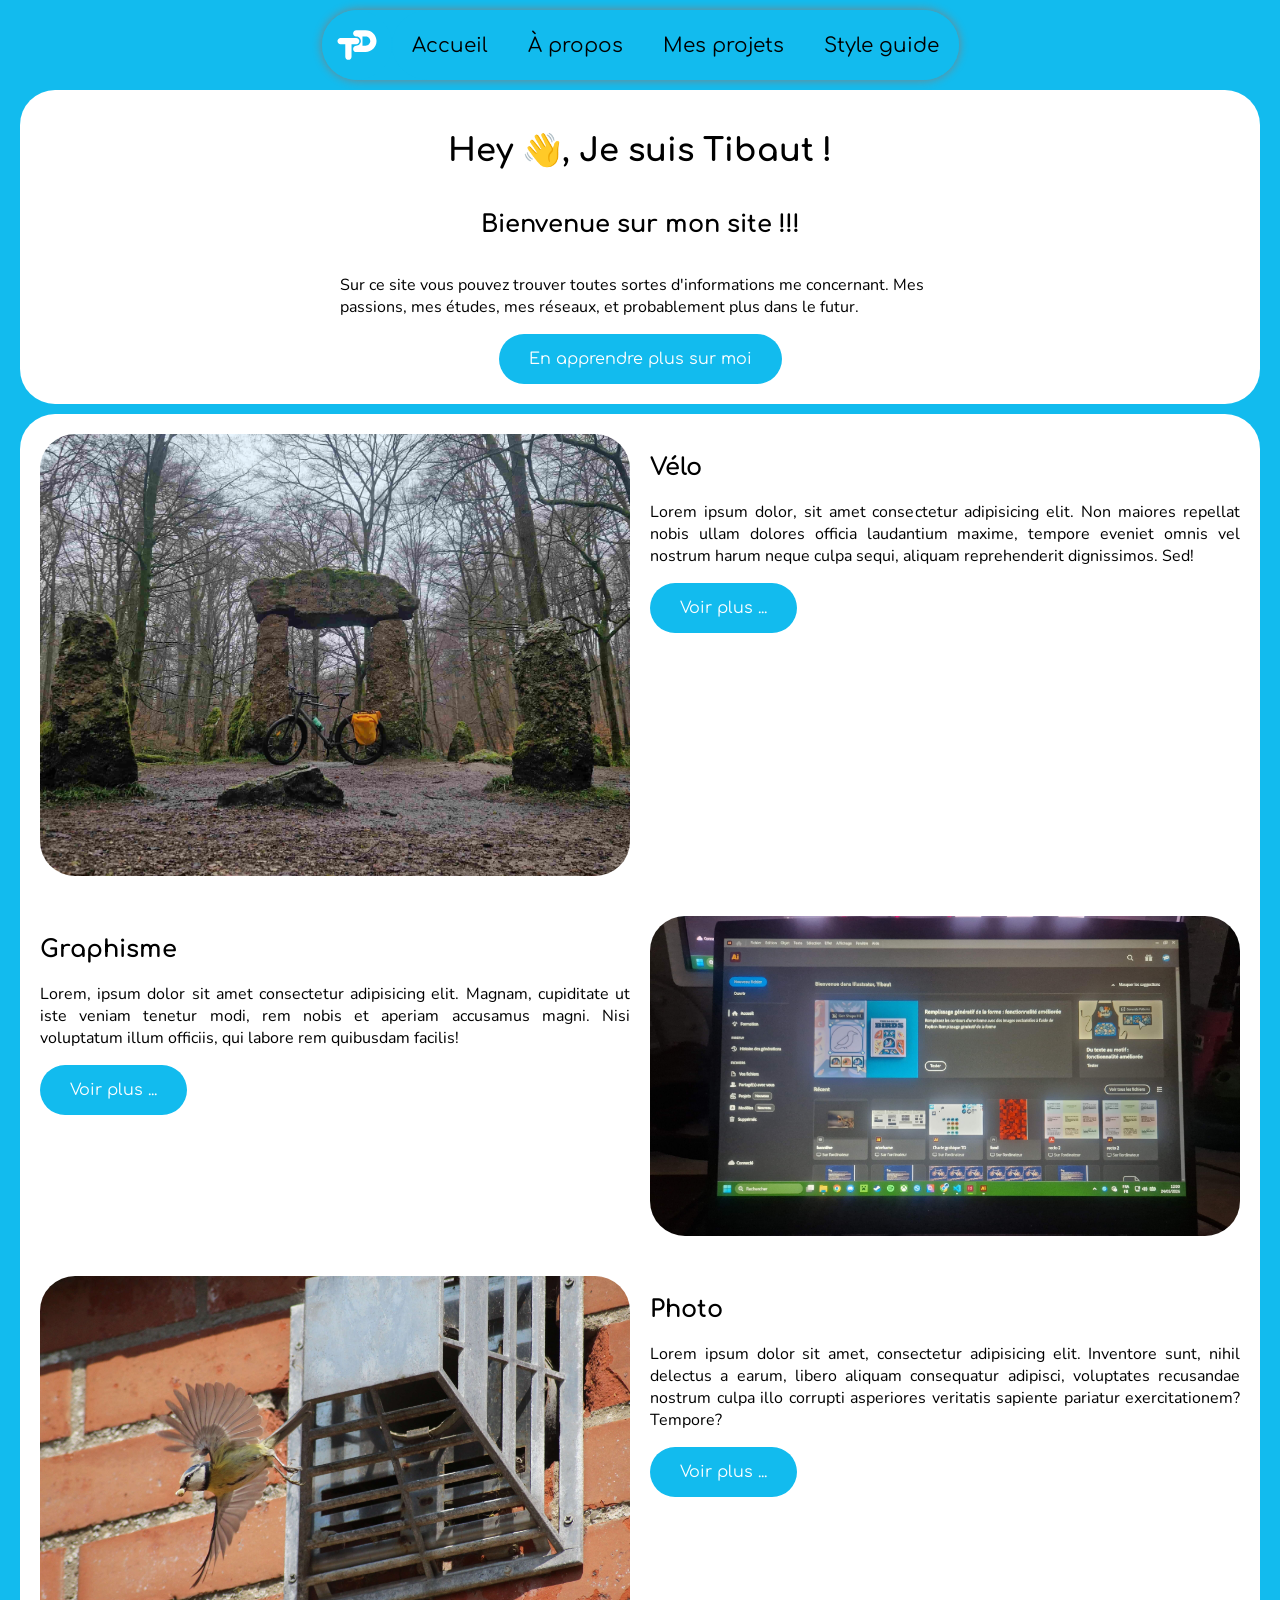
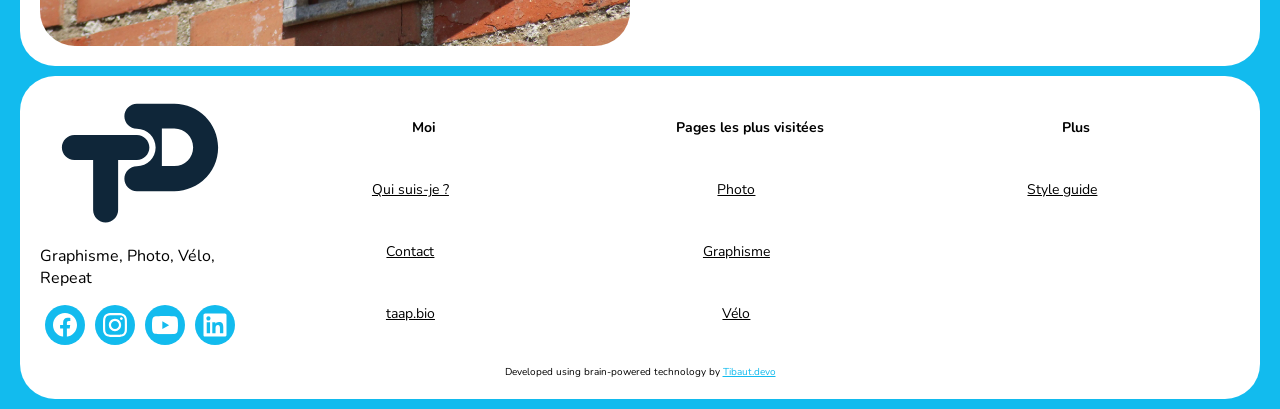
==== index.html @ 70e1d709 "Add files via upload" ====
<!DOCTYPE html>
<html lang="fr">

<head>
    <meta charset="UTF-8">
    <meta http-equiv="X-UA-Compatible" content="IE=edge">
    <meta name="viewport" content="width=device-width, initial-scale=1.0">
    <title>Tibaut - Accueil</title>
    <link rel="stylesheet" href="style/style-style-guide.css">

    <link rel="icon" type="image/png" href="/images/icons/favicon-96x96.png" sizes="96x96" />
    <link rel="icon" type="image/svg+xml" href="/images/icons/favicon.svg" />
    <link rel="shortcut icon" href="/images/icons/favicon.ico" />
    <link rel="apple-touch-icon" sizes="180x180" href="/images/icons/apple-touch-icon.png" />
    <link rel="manifest" href="/images/icons/site.webmanifest" />
</head>

<body>

    <section class="nav-bar">
        <div class="nav">
            <div class="logo"><a href="https://taap.bio/tibaut_devo" target="_blank">
                    <img src="images/Logo TD.svg" alt="Logo"></a>
            </div>
            <ul class="menu">
                <li>
                    <a href="index.html">Accueil</a>
                </li>
                <li>
                    <p>À propos</p>
                    <ul class="sous-menu">
                        <li><a class="moi" href="quisuisje.html">Moi</a></li>
                        <li><a class="contact" href="contact.html">Contact</a></li>
                    </ul>
                </li>
                <li>
                    <p>Mes projets</p>
                    <ul class="sous-menu">
                        <li><a class="velo" href="velo.html">Vélo</a></li>
                        <li><a class="graphisme" href="graphisme.html">Graphisme</a></li>
                        <li><a class="photo" href="photo.html">Photo</a></li>
                    </ul>
                </li>
                <li>
                    <a href="style-guide.html">Style guide</a>
                </li>
            </ul>
        </div>
    </section>

    <div class="container">
        <header class="normal-header">
            <h1>Hey 👋, Je suis Tibaut !</h1>
            <h2>Bienvenue sur mon site !!!</h2>
            <p>Sur ce site vous pouvez trouver toutes sortes d'informations me concernant. Mes passions, mes études, mes
                réseaux, et probablement plus dans le futur.</p>
            <div class="buton-light">
                <a href="quisuisje.html">En apprendre plus sur moi</a>
            </div>
        </header>
    </div>
    <div class="container">
        <div class="horizontal-cards">
            <div class="wrap">
                <img src="images/banner_velo.jpg" alt="">
                <div class="h-cards-text">
                    <h2>Vélo</h2>
                    <p>Lorem ipsum dolor, sit amet consectetur adipisicing elit. Non maiores repellat nobis ullam
                        dolores officia laudantium maxime, tempore eveniet omnis vel nostrum harum neque culpa sequi,
                        aliquam reprehenderit dignissimos. Sed!</p>
                    <div class="buton-light">
                        <a href="velo.html">Voir plus ...</a>
                    </div>
                </div>
            </div>
            <div class="wrap-reverse">
                <div class="h-cards-text">
                    <h2>Graphisme</h2>
                    <p>Lorem, ipsum dolor sit amet consectetur adipisicing elit. Magnam, cupiditate ut iste veniam
                        tenetur modi, rem nobis et aperiam accusamus magni. Nisi voluptatum illum officiis, qui labore
                        rem quibusdam facilis!</p>
                    <div class="buton-light">
                        <a href="graphisme.html">Voir plus ...</a>
                    </div>
                </div>
                <img src="images/banner_graphisme.jpg" alt="">
            </div>
            <div class="wrap">
                <img src="images/banner_photo.JPG" alt="">
                <div class="h-cards-text">
                    <h2>Photo</h2>
                    <p>Lorem ipsum dolor sit amet, consectetur adipisicing elit. Inventore sunt, nihil delectus a earum,
                        libero aliquam consequatur adipisci, voluptates recusandae nostrum culpa illo corrupti
                        asperiores veritatis sapiente pariatur exercitationem? Tempore?</p>
                    <div class="buton-light">
                        <a href="photo.html">Voir plus ...</a>
                    </div>
                </div>
            </div>
        </div>
    </div>
    <div class="container">
        <footer>
            <div class="main-footer">
                <div class="content-footer">
                    <img src="images/Logo TD.svg" alt="">
                    <p>Graphisme, Photo, Vélo, Repeat</p>
                    <div class="footer-socials">
                        <a href="https://www.facebook.com/profile.php?id=100091805216796&locale=fr_BE" target="_blank">
                            <img src="images/social/facebook.svg" alt="facebook">
                        </a>
                        <a href="https://www.instagram.com/tibaut.devo/" target="_blank">
                            <img src="images/social/instagram.svg" alt="Instagram">
                        </a>
                        <a href="https://youtube.com/@tibaut_devo?si=5qOhZv2sWwlNnMPJ" target="_blank">
                            <img src="images/social/youtube.svg" alt="youtube">
                        </a>
                        <a href="https://www.linkedin.com/in/tibaut-devolder/" target="_blank">
                            <img src="images/social/linkedin-app-white-icon.svg" alt="linkedin">
                        </a>
                    </div>
                </div>
                <div class="table-footer">

                    <table>
                        <tbody>

                            <tr>

                                <th>Moi</th>
                                <th>Pages les plus visitées</th>
                                <th>Plus</th>
                            </tr>

                            <tr>

                                <td><a href="quisuisje.html">Qui suis-je ?</a>
                                </td>
                                <td><a href="photo.html">Photo
                                    </a></td>
                                <td><a href="style-guide.html">Style guide</a></td>
                            </tr>
                            <tr>

                                <td><a href="contact.html">Contact</a>

                                </td>
                                <td><a href="graphisme.html">Graphisme
                                    </a></td>
                                <td><a href=""></a></td>
                            </tr>
                            <tr>

                                <td><a href="https://taap.bio/tibaut_devo" target="_blank">taap.bio</a>

                                </td>
                                <td><a href="velo.html">Vélo
                                    </a></td>
                                <td><a href=""></a></td>
                            </tr>
                        </tbody>
                    </table>
                </div>
            </div>
            <div class="sub-footer">
                <div>
                    Developed using brain-powered technology by&nbsp;<a href="https://taap.bio/tibaut_devo"
                        target="_blank">Tibaut.devo</a>
                </div>
            </div>
        </footer>
    </div>
</body>

</html>
---- style/style-style-guide.css ----
@import url('https://fonts.googleapis.com/css2?family=Comfortaa:wght@300..700&family=Nunito:ital,wght@0,200..1000;1,200..1000&display=swap');

:root {
    --Dark: #0f273b;
    --Blanc: #fff;
    --Primary: #12bbee;
    --HoverL: #159dcb;
    --HoverD: #243356;
    --bleu3: #12bbee;
    --text: #000000;
    --yes: #61b7a1;
    --no: #e41e1c;
    --disactivated: #909da0;

    --title: Comfortaa;
    --paragraphs: Nunito;

    /*Faire en sorte que 1rem = 10px*/
    font-size: 62.5%;

}

body {
    margin: 10px;
    margin-top: 90px;
    background-color: var(--Primary);
    justify-content: center;
    display: flex;
    flex-wrap: wrap;
    gap: 10px;
}

.container {
    display: flex;
    flex-wrap: wrap;
    max-width: 1200px;
    width: 100%;
    background-color: var(--Blanc);
    padding-left: 20px;
    padding-top: 20px;
    padding-right: 20px;
    padding-bottom: 20px;
    border-radius: 35px;
    overflow: hidden;
    gap: 20px;
    justify-content: center;
}

h1 {
    font-size: 3.2rem;
    font-family: var(--title);

}

h2 {
    font-size: 2.4rem;
    font-family: var(--title);

}

h3 {
    font-size: 1.8rem;
    font-family: var(--title);

}

p {
    font-size: 1.6rem;
    font-family: var(--paragraphs);
}

small {
    font-size: 1.4rem;
    font-family: var(--paragraphs);

}

*:hover {
    transition: 0.5s
}

.show {
    background-color: #f1f1f1;
    border-radius: 35px;
    border: solid 5px #dfdfdf;
    padding: 10px;
}

/*HEADER*/

.normal-header {
    display: flex;
    flex-wrap: wrap;
    max-width: 600px;
    justify-content: center;
}

.banner-header {
    display: flex;
    flex-wrap: wrap;
    justify-content: center;
}

.banner-header img {
    object-fit: cover;
    width: 100%;
    aspect-ratio: 5/2;
    border-radius: 35px;
}

.banner-header .title {
    text-align: center;
}


/*NAV*/

.nav {
    background-color: var(--Primary);
    display: flex;
    justify-content: center;
    margin-top: 10px;
    margin-bottom: 10px;
    border-radius: 35px;
    box-shadow: 0px 0px 10px grey;
}

.nav-bar {
    display: flex;
    width: 100%;
    position: fixed;
    left: 0;
    top: 0;
    justify-content: center;
}

/*NAV IMAGE*/

.logo {
    display: flex;
    background-color: var(--Primary);
    padding: 10px;
    border-radius: 35px;
}

.logo a {
    border-radius: 25px;
}

.logo a img {
    display: flex;
    width: 50px;
    height: 50px;
    border-radius: 25px;
}

.logo:has(a img:hover) {
    background-color: var(--HoverL);
}

/*NAV MENU*/

.menu,
.sous-menu {
    list-style: none;
    padding: 0;
    margin: 0;
}

.sous-menu {
    border-bottom-left-radius: 22px;
    border-bottom-right-radius: 22px;
}

.menu {
    display: flex;
    text-decoration: none;
    background-color: var(--Primary);
    align-items: center;
    height: 70px;
    border-radius: 35px;
}

.menu>li {
    display: flex;
    position: relative;
    height: 100%;
    align-items: center;
}

.menu>li:has(p) {
    border-top-left-radius: 35px;
    border-top-right-radius: 35px;
}

.menu>li:has(>a) {
    border-radius: 35px;
}

.menu>li>p,
.menu>li>a {
    display: flex;
    padding: 0px 20px;
    text-decoration: none;
    font-family: var(--title);
    font-size: 2rem;
    color: var(--text);
    height: 100%;
    align-items: center;
    margin: 0;
}

.menu>li>a {
    border-radius: 35px;
}

.menu>li>p {
    border-top-left-radius: 35px;
    border-top-right-radius: 35px;
}

.sous-menu {
    background-color: var(--HoverL);
    padding-left: 0;
    display: none;
    position: absolute;
    top: 100%;
    left: 0;
    width: 100%;
}

.sous-menu li {
    border-radius: 22px;
}

.sous-menu a {
    display: block;
    padding: 10px 20px;
    text-decoration: none;
    font-family: var(--paragraphs);
    color: var(--Blanc);
    font-size: 1.8rem;
    border-radius: 22px;
    padding-left: 54px;
}

.sous-menu a:hover {
    background: var(--bleu3);
    color: var(--Blanc);
}

li:hover .sous-menu {
    display: block;
}

.menu li:hover {
    background-color: var(--HoverL);
}

.menu li:hover>p,
.menu li:hover>a {
    color: var(--Blanc);
}

.menu li:hover>p {
    background-color: var(--HoverL);
}

/*NAV ICONS*/

.sous-menu .velo::before {
    content: url(/images/puces/pedal_bike_24dp_E3E3E3_FILL0_wght400_GRAD0_opsz24.svg);
    position: absolute;
    left: 20px;
}

.sous-menu .graphisme::before {
    content: url(/images/puces/brush_24dp_E3E3E3_FILL0_wght400_GRAD0_opsz24.svg);
    position: absolute;
    left: 20px;
}

.sous-menu .photo::before {
    content: url(/images/puces/photo_camera_24dp_E3E3E3_FILL0_wght400_GRAD0_opsz24.svg);
    position: absolute;
    left: 20px;
}

.sous-menu .moi::before {
    content: url(/images/puces/person_24dp_E3E3E3_FILL0_wght400_GRAD0_opsz24.svg);
    position: absolute;
    left: 20px;
}

.sous-menu .contact::before {
    content: url(/images/puces/mail_24dp_E3E3E3_FILL0_wght400_GRAD0_opsz24.svg);
    position: absolute;
    left: 20px;
}

/*MAIN*/

/*TEXTS*/

.text-center {
    text-align: center;
}

/*voir en haut de la page pour la taille et les polices*/

/*BUTTONS*/

.butons {
    display: flex;
    gap: 10px;
    flex-wrap: wrap;
}

.buton-light,
.buton-dark,
.buton-white-dark,
.buton-white-light,
.buton-disactivated,
.buton-white-disactivated {
    display: flex;
    align-items: center;
}

.buton-light a {
    font-size: 16px;
    color: var(--Blanc);
    background-color: var(--Primary);
    text-decoration: none;
    padding: 16px 30px;
    border-radius: 30px;
    font-family: var(--title);
    text-align: center;
}

.buton-light a:hover {
    background-color: var(--HoverL);
}

.buton-white-light a {
    font-size: 16px;
    color: var(--Primary);

    text-decoration: none;
    padding: 8px 22px;
    border: 8px solid var(--Primary);
    border-radius: 30px;
    font-family: var(--title);
    text-align: center;
}

.buton-white-light a:hover {
    border-color: var(--HoverL);
    color: var(--HoverL);
}

.buton-dark a {
    font-size: 16px;
    color: var(--Blanc);
    background-color: var(--Dark);
    text-decoration: none;
    padding: 16px 30px;
    border-radius: 30px;
    font-family: var(--title);
    text-align: center;
}

.buton-dark a:hover {
    background-color: var(--HoverD);
}

.buton-white-dark a {
    font-size: 16px;
    color: var(--Dark);

    text-decoration: none;
    padding: 8px 22px;
    border: 8px solid var(--Dark);
    border-radius: 30px;
    font-family: var(--title);
    text-align: center;
}

.buton-white-dark a:hover {
    border-color: var(--HoverD);
    color: var(--HoverD);
}

.buton-disactivated a {
    font-size: 16px;
    color: var(--Blanc);
    background-color: var(--disactivated);
    text-decoration: none;
    padding: 16px 30px;
    border-radius: 30px;
    font-family: var(--title);
    text-align: center;
    pointer-events: none;
}

.buton-white-disactivated a {
    font-size: 16px;
    color: var(--disactivated);

    text-decoration: none;
    padding: 8px 22px;
    border: 8px solid var(--disactivated);
    border-radius: 30px;
    font-family: var(--title);
    text-align: center;
    pointer-events: none;
}

.buton-white-disactivated a:hover {
    border-color: var(--HoverL);
    color: var(--HoverL);
}

.buton-todo a {
    font-size: 16px;
    color: var(--Blanc);
    background-color: var(--no);
    text-decoration: none;
    padding: 16px 30px;
    border-radius: 30px;
    font-family: var(--title);
    text-align: center;
    pointer-events: none;
}

.center {
    justify-content: center;
}

/*COLORS*/

.colors {
    display: flex;
    gap: 10px;
    flex-wrap: wrap;
}

.colors div p {
    text-align: center;
    margin: 0.56em;
}

.Primary {
    background-color: var(--Primary);
    height: 60px;
    width: 60px;
    border-radius: 30px;
    padding: 20px;
}

.Dark {
    background-color: var(--Dark);
    height: 60px;
    width: 60px;
    border-radius: 30px;
    padding: 20px;
}

.Light {
    background-color: var(--Blanc);
    height: 50px;
    width: 50px;
    border-radius: 30px;
    padding: 20px;
    border: solid 5px black;
}

.Text {
    background-color: var(--text);
    height: 60px;
    width: 60px;
    border-radius: 30px;
    padding: 20px;
}

.Yes {
    background-color: var(--yes);
    height: 60px;
    width: 60px;
    border-radius: 30px;
    padding: 20px;
}

.No {
    background-color: var(--no);
    height: 60px;
    width: 60px;
    border-radius: 30px;
    padding: 20px;
}

.HoverL {
    background-color: var(--HoverL);
    height: 60px;
    width: 60px;
    border-radius: 30px;
    padding: 20px;
}

.HoverD {
    background-color: var(--HoverD);
    height: 60px;
    width: 60px;
    border-radius: 30px;
    padding: 20px;
}

/*CARDS*/

.articles-cont {
    display: flex;
    flex-wrap: wrap;
    width: 100%;
    justify-content: center;
}

.articles {
    display: flex;
    box-sizing: border-box;
    gap: 20px;
    flex-wrap: wrap;
    justify-content: center;
    width: 100%;
}

.carte {
    border-radius: 35px;
    box-shadow: 0px 0px 10px grey;
    overflow: hidden;
    min-width: 200px;
    max-width: 320px;
    width: 100%;
    max-height: 600px;
    height: fit-content;
    display: flex;
    flex-direction: column;
    transition: all 0.3s ease-in-out;
}

.carte a {
    text-decoration: none;
    color: var(--text);
    display: flex;
    flex-direction: column;
    height: 100%;
    background-color: var(--Blanc);
}

.carte:hover {
    box-shadow: 3px 3px 10px rgb(133, 133, 133);
    transform: scale(101%);
}

.carte>a>img {
    max-height: 320px;
    max-width: 320px;
    object-fit: cover;
}

.carte p,
.carte h3 {
    overflow-wrap: break-word;
}

.carte-texte {
    padding: 20px;
}

/*HORIZONTAL CARDS*/

.horizontal-cards {
    display: flex;
    flex-wrap: wrap;
    gap: 40px;
    justify-content: center;
}

.horizontal-cards>div {
    box-sizing: border-box;
    display: flex;
    gap: 20px;
}

.horizontal-cards .wrap {
    flex-wrap: wrap;
}

.horizontal-cards .wrap-reverse {
    flex-wrap: wrap-reverse;
}

.horizontal-cards div img {
    border-radius: 35px;
    object-fit: cover;
    min-width: 200px;
    width: 100%;
    max-height: 442.5px;
    flex: 1 1 200px;
}

.horizontal-cards div h2,
.horizontal-cards div p {
    text-align: justify;
}

.h-cards-text {
    min-width: 200px;
    flex: 1 1 200px;
}

/*QUI SUIS-JE*/

.qui-suis-je {
    display: flex;
    gap: 20px;
    flex-wrap: wrap;
}

.maps {
    display: flex;
    border-radius: 35px;
    aspect-ratio: 1/1;
    min-width: 260px;
    flex: 1 1 260px;
}

.qui-suis-je-texts {
    min-width: 260px;
    flex: 1 1 260px;
}

/*DOTS*/

.dots {
    display: flex;
    gap: 20px;
    flex-wrap: wrap;
    justify-content: center;
}

.dots>div {
    display: flex;
    flex-direction: column;
    align-items: center;
    gap: 20px;
}

.dots a:has(img) {
    display: flex;
    flex-wrap: wrap;
    height: 100px;
    width: 100px;
    background-color: var(--Primary);
    padding: 10px;
    border-radius: 60px;
    object-fit: cover;
}

.dots a:has(h3) {
    text-decoration: none;
    color: var(--text);
}

.dots a:has(h3):hover {
    color: var(--Primary);
    text-decoration: underline;
}

.dots h3 {
    padding: 0px 10px;

    margin: 0;
}

.dots a:has(img):hover {
    background-color: var(--HoverL);
}

.dots img {
    height: 100px;
}

.dots a:has(img):hover~a:has(h3) {
    color: var(--Primary);
}

.dots a:has(+a:hover) {
    background-color: var(--HoverL);
}

/*GALERIE LIGHTBOX*/

.galerie {
    display: flex;
    justify-content: center;
    gap: 10px;
    flex-wrap: wrap;
    /* les images passent à la ligne si nécessaire */
}

.galerie a {
    display: flex;
    justify-content: center;
}

.galerie img {
    aspect-ratio: 4/3;
    height: 200px;
    object-fit: cover;
    overflow: hidden;
    /* l'image remplit le cadre sans déformation */
    border-radius: 35px;
    transition: transform 0.2s ease, box-shadow 0.2s ease;
}

.galerie img:hover {
    box-shadow: 3px 3px 10px rgb(133, 133, 133);
    transform: scale(101%);
}

/*FOOTER*/

.main-footer {
    display: flex;
    gap: 20px;
    flex-wrap: wrap;
    justify-content: center;
}

/*CONTENT FOOTER*/

.content-footer {
    display: flex;
    flex-wrap: wrap;
    min-width: 200px;
    flex: 0 1 200px;
    justify-content: center;
}

.content-footer>img {
    aspect-ratio: 3/2;
    object-fit: cover;
    filter: invert(90%) sepia(23%) saturate(3091%) hue-rotate(178deg) brightness(89%) contrast(91%);
    max-width: 220px;
}

.footer-socials {
    display: flex;
    gap: 10px;
    flex-wrap: wrap;
}

.footer-socials a {
    height: 30px;
    background-color: var(--Primary);
    padding: 5px;
    border-radius: 20px;
}

.footer-socials a:hover {
    background-color: var(--HoverL);
}

/*TABLE FOOTER*/

.table-footer {
    flex: 1 1 200px;
    min-width: 200px;
}

footer table {
    table-layout: fixed;
    text-align: center;
    width: 100%;
    height: 100%;
    background-color: var(--Blanc);
    border-radius: 35px;
}

footer tr>th {
    font-size: 1.4rem;
    font-family: var(--paragraphs);
    padding: 10px 5px;
}

footer tr>td {
    font-size: 1.4rem;
    font-family: var(--paragraphs);
    padding: 0px 5px;
}

footer tr>td>a {
    display: flex;
    justify-self: center;
    justify-content: center;
    padding: 10px;
    border-radius: 100px;
    text-decoration: underline;
    color: var(--text);
    width: 85%;
}

footer tr>td>a:empty {
    display: none;
}

footer tr>td>a:hover {
    background-color: var(--HoverL);
    color: var(--Blanc);
}

/*SUBFOOTER*/

.sub-footer {
    margin-top: 20px;
    display: flex;
    justify-content: center;
    font-size: 1rem;
    font-family: var(--paragraphs);
}

.sub-footer a {
    color: var(--Primary);
}

.sub-footer a:hover {
    color: var(--HoverL);
}


/*USED TOOLS*/
/*
https: //codepen.io/sosuke/pen/Pjoqqp
*/
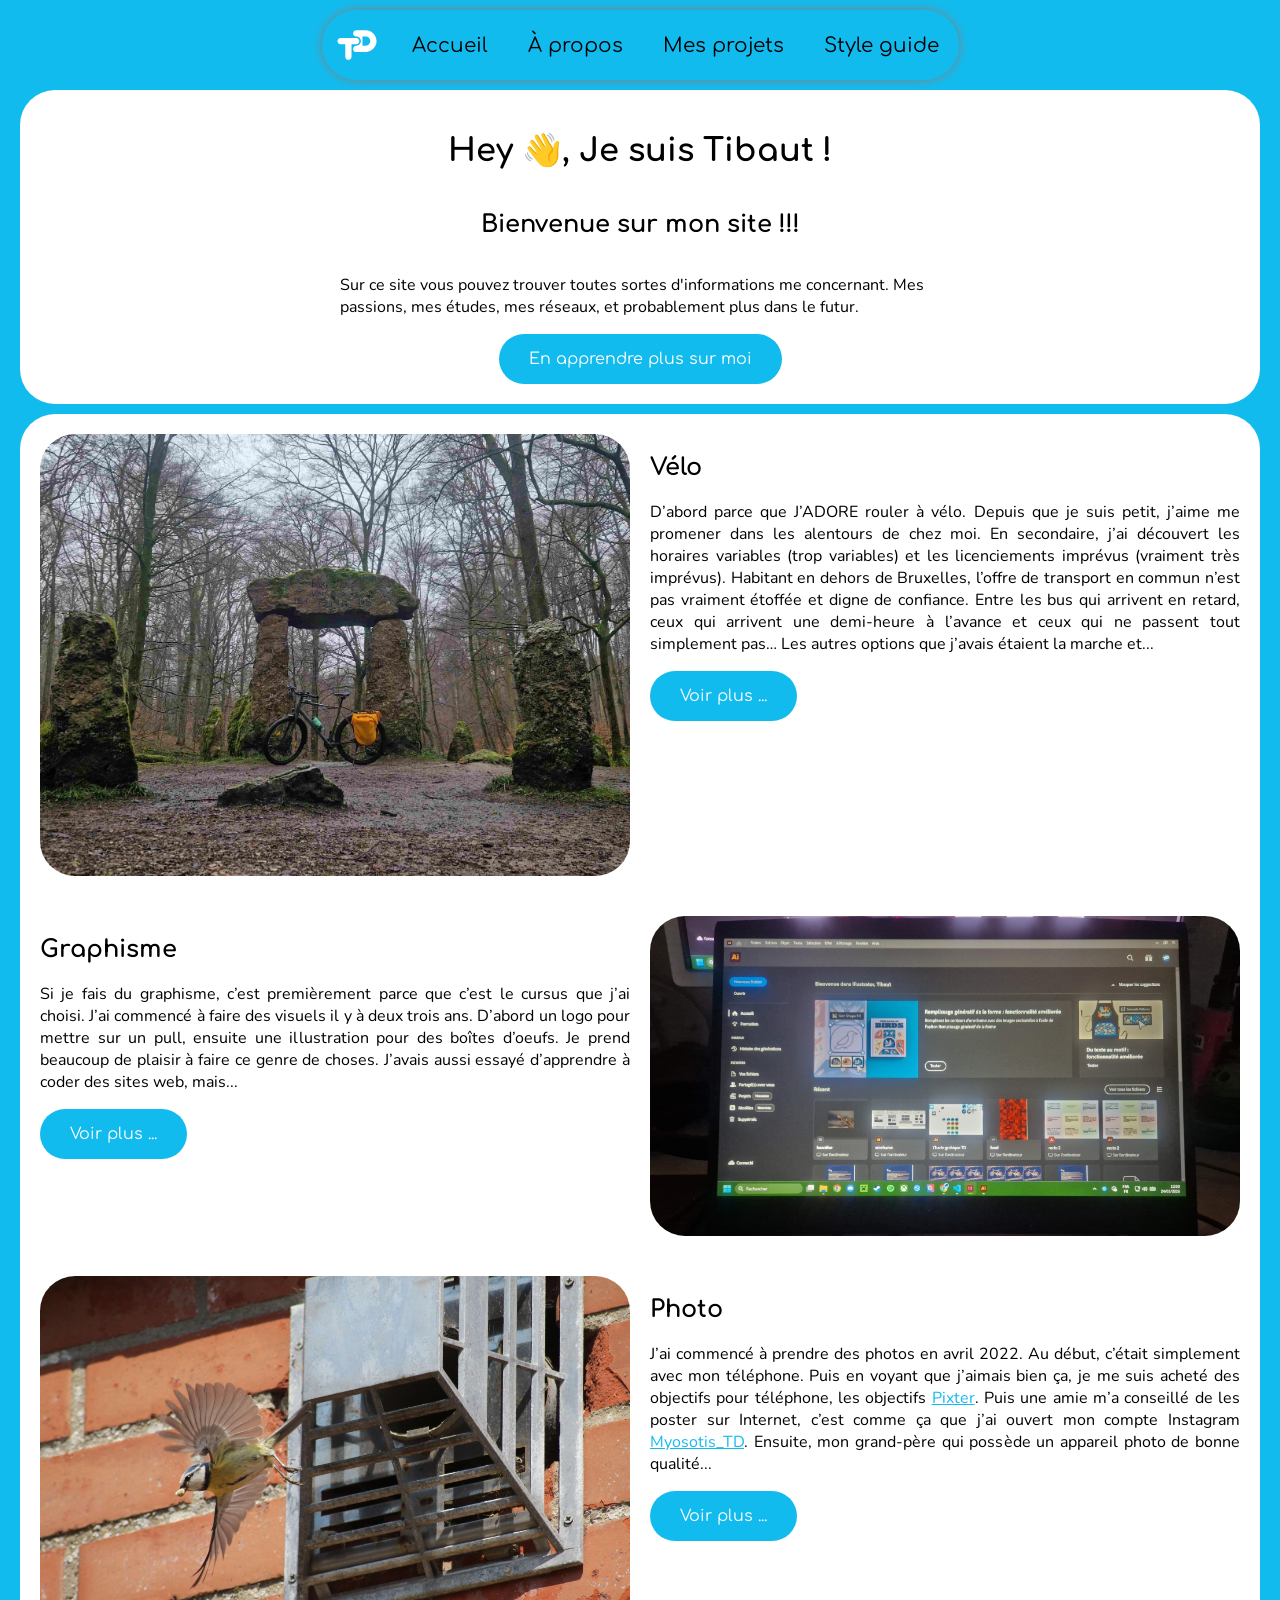
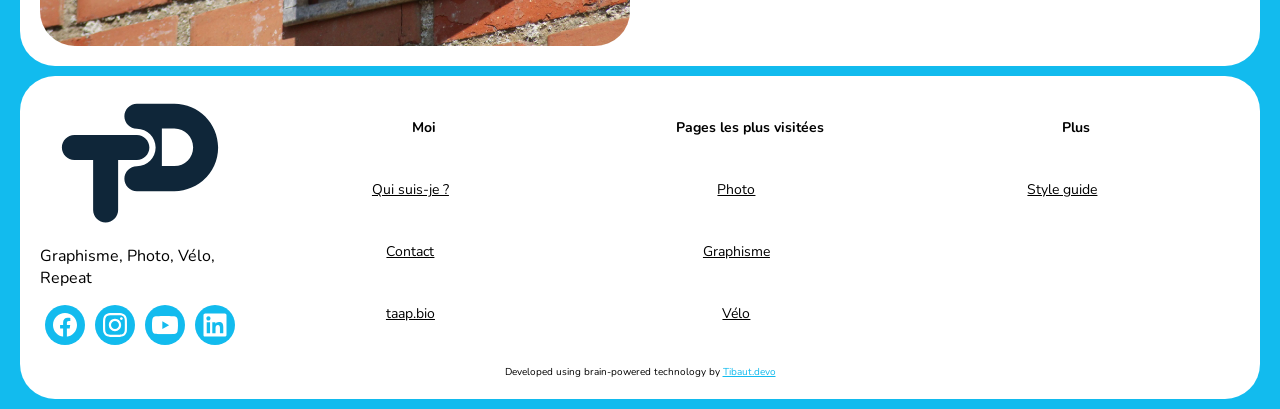
==== commit 6e0310cb: "Add files via upload" ====
--- a/index.html
+++ b/index.html
@@ -5,14 +5,14 @@
     <meta charset="UTF-8">
     <meta http-equiv="X-UA-Compatible" content="IE=edge">
     <meta name="viewport" content="width=device-width, initial-scale=1.0">
-    <title>Tibaut - Accueil</title>
-    <link rel="stylesheet" href="style/style-style-guide.css">
+    <title>Tibaut.devo - Vélo</title>
+    <link rel="stylesheet" href="style/style.css">
 
-    <link rel="icon" type="image/png" href="/images/icons/favicon-96x96.png" sizes="96x96" />
-    <link rel="icon" type="image/svg+xml" href="/images/icons/favicon.svg" />
+    <link rel="icon" type="image/png" href="images/icons/favicon-96x96.png" sizes="96x96" />
+    <link rel="icon" type="image/svg+xml" href="images/icons/favicon.svg" />
     <link rel="shortcut icon" href="/images/icons/favicon.ico" />
-    <link rel="apple-touch-icon" sizes="180x180" href="/images/icons/apple-touch-icon.png" />
-    <link rel="manifest" href="/images/icons/site.webmanifest" />
+    <link rel="apple-touch-icon" sizes="180x180" href="images/icons/apple-touch-icon.png" />
+    <link rel="manifest" href="images/icons/site.webmanifest" />
 </head>
 
 <body>
@@ -65,9 +65,15 @@
                 <img src="images/banner_velo.jpg" alt="">
                 <div class="h-cards-text">
                     <h2>Vélo</h2>
-                    <p>Lorem ipsum dolor, sit amet consectetur adipisicing elit. Non maiores repellat nobis ullam
-                        dolores officia laudantium maxime, tempore eveniet omnis vel nostrum harum neque culpa sequi,
-                        aliquam reprehenderit dignissimos. Sed!</p>
+                    <p>D’abord parce que J’ADORE rouler à vélo. Depuis que je suis petit, j’aime me promener dans les
+                        alentours de chez moi. En
+                        secondaire, j’ai découvert les horaires variables (trop variables) et les licenciements imprévus
+                        (vraiment très
+                        imprévus). Habitant en dehors de Bruxelles, l’offre de transport en commun n’est pas vraiment
+                        étoffée et digne de
+                        confiance. Entre les bus qui arrivent en retard, ceux qui arrivent une demi-heure à l’avance et
+                        ceux qui ne passent tout
+                        simplement pas… Les autres options que j’avais étaient la marche et...</p>
                     <div class="buton-light">
                         <a href="velo.html">Voir plus ...</a>
                     </div>
@@ -76,9 +82,12 @@
             <div class="wrap-reverse">
                 <div class="h-cards-text">
                     <h2>Graphisme</h2>
-                    <p>Lorem, ipsum dolor sit amet consectetur adipisicing elit. Magnam, cupiditate ut iste veniam
-                        tenetur modi, rem nobis et aperiam accusamus magni. Nisi voluptatum illum officiis, qui labore
-                        rem quibusdam facilis!</p>
+                    <p>Si je fais du graphisme, c’est premièrement parce que c’est le cursus que j’ai choisi. J’ai
+                        commencé à faire des visuels
+                        il y à deux trois ans. D’abord un logo pour mettre sur un pull, ensuite une illustration pour
+                        des boîtes d’oeufs. Je
+                        prend beaucoup de plaisir à faire ce genre de choses. J’avais aussi essayé d’apprendre à coder
+                        des sites web, mais...</p>
                     <div class="buton-light">
                         <a href="graphisme.html">Voir plus ...</a>
                     </div>
@@ -89,9 +98,15 @@
                 <img src="images/banner_photo.JPG" alt="">
                 <div class="h-cards-text">
                     <h2>Photo</h2>
-                    <p>Lorem ipsum dolor sit amet, consectetur adipisicing elit. Inventore sunt, nihil delectus a earum,
-                        libero aliquam consequatur adipisci, voluptates recusandae nostrum culpa illo corrupti
-                        asperiores veritatis sapiente pariatur exercitationem? Tempore?</p>
+                    <p>J’ai commencé à prendre des photos en avril 2022. Au début, c’était simplement avec mon
+                        téléphone. Puis en voyant que
+                        j’aimais bien ça, je me suis acheté des objectifs pour téléphone, les objectifs <a
+                            href="https://www.instagram.com/pixter/" target="_blank">Pixter</a>. Puis une
+                        amie m’a conseillé de
+                        les poster sur Internet, c’est comme ça que j’ai ouvert mon compte Instagram <a
+                            href="https://www.instagram.com/myosotis_td/" target="_blank">Myosotis_TD</a>.
+                        Ensuite, mon grand-père qui
+                        possède un appareil photo de bonne qualité...</p>
                     <div class="buton-light">
                         <a href="photo.html">Voir plus ...</a>
                     </div>
--- a/style/style.css
+++ b/style/style.css
@@ -0,0 +1,867 @@
+@import url('https://fonts.googleapis.com/css2?family=Comfortaa:wght@300..700&family=Nunito:ital,wght@0,200..1000;1,200..1000&display=swap');
+
+:root {
+    --Dark: #0f273b;
+    --Blanc: #fff;
+    --Primary: #12bbee;
+    --HoverL: #159dcb;
+    --HoverD: #243356;
+    --bleu3: #12bbee;
+    --text: #000000;
+    --yes: #61b7a1;
+    --no: #e41e1c;
+    --disactivated: #909da0;
+
+    --title: Comfortaa;
+    --paragraphs: Nunito;
+
+    /*Faire en sorte que 1rem = 10px*/
+    font-size: 62.5%;
+
+}
+
+body {
+    margin: 10px;
+    margin-top: 90px;
+    background-color: var(--Primary);
+    justify-content: center;
+    display: flex;
+    flex-wrap: wrap;
+    gap: 10px;
+}
+
+.container {
+    display: flex;
+    flex-wrap: wrap;
+    max-width: 1200px;
+    width: 100%;
+    background-color: var(--Blanc);
+    padding-left: 20px;
+    padding-top: 20px;
+    padding-right: 20px;
+    padding-bottom: 20px;
+    border-radius: 35px;
+    overflow: hidden;
+    gap: 20px;
+    justify-content: center;
+}
+
+h1 {
+    font-size: 3.2rem;
+    font-family: var(--title);
+
+}
+
+h2 {
+    font-size: 2.4rem;
+    font-family: var(--title);
+
+}
+
+h3 {
+    font-size: 1.8rem;
+    font-family: var(--title);
+
+}
+
+p {
+    font-size: 1.6rem;
+    font-family: var(--paragraphs);
+}
+
+small {
+    font-size: 1.4rem;
+    font-family: var(--paragraphs);
+
+}
+
+*:hover {
+    transition: 0.5s
+}
+
+.show {
+    background-color: #f1f1f1;
+    border-radius: 35px;
+    border: solid 5px #dfdfdf;
+    padding: 10px;
+}
+
+/*HEADER*/
+
+.normal-header {
+    display: flex;
+    flex-wrap: wrap;
+    max-width: 600px;
+    justify-content: center;
+}
+
+.banner-header {
+    display: flex;
+    flex-wrap: wrap;
+    justify-content: center;
+}
+
+.banner-header img {
+    object-fit: cover;
+    width: 100%;
+    aspect-ratio: 5/2;
+    border-radius: 35px;
+}
+
+.banner-header .title {
+    text-align: center;
+}
+
+
+/*NAV*/
+
+.nav {
+    background-color: var(--Primary);
+    display: flex;
+    justify-content: center;
+    margin-top: 10px;
+    margin-bottom: 10px;
+    border-radius: 35px;
+    box-shadow: 0px 0px 10px grey;
+}
+
+.nav-bar {
+    display: flex;
+    width: 100%;
+    position: fixed;
+    left: 0;
+    top: 0;
+    justify-content: center;
+}
+
+/*NAV IMAGE*/
+
+.logo {
+    display: flex;
+    background-color: var(--Primary);
+    padding: 10px;
+    border-radius: 35px;
+}
+
+.logo a {
+    border-radius: 25px;
+}
+
+.logo a img {
+    display: flex;
+    width: 50px;
+    height: 50px;
+    border-radius: 25px;
+}
+
+.logo:has(a img:hover) {
+    background-color: var(--HoverL);
+}
+
+/*NAV MENU*/
+
+.menu,
+.sous-menu {
+    list-style: none;
+    padding: 0;
+    margin: 0;
+}
+
+.sous-menu {
+    border-bottom-left-radius: 22px;
+    border-bottom-right-radius: 22px;
+}
+
+.menu {
+    display: flex;
+    text-decoration: none;
+    background-color: var(--Primary);
+    align-items: center;
+    height: 70px;
+    border-radius: 35px;
+}
+
+.menu>li {
+    display: flex;
+    position: relative;
+    height: 100%;
+    align-items: center;
+}
+
+.menu>li:has(p) {
+    border-top-left-radius: 35px;
+    border-top-right-radius: 35px;
+}
+
+.menu>li:has(>a) {
+    border-radius: 35px;
+}
+
+.menu>li>p,
+.menu>li>a {
+    display: flex;
+    padding: 0px 20px;
+    text-decoration: none;
+    font-family: var(--title);
+    font-size: 2rem;
+    color: var(--text);
+    height: 100%;
+    align-items: center;
+    margin: 0;
+}
+
+.menu>li>a {
+    border-radius: 35px;
+}
+
+.menu>li>p {
+    border-top-left-radius: 35px;
+    border-top-right-radius: 35px;
+}
+
+.sous-menu {
+    background-color: var(--HoverL);
+    padding-left: 0;
+    display: none;
+    position: absolute;
+    top: 100%;
+    left: 0;
+    width: 100%;
+}
+
+.sous-menu li {
+    border-radius: 22px;
+}
+
+.sous-menu a {
+    display: block;
+    padding: 10px 20px;
+    text-decoration: none;
+    font-family: var(--paragraphs);
+    color: var(--Blanc);
+    font-size: 1.8rem;
+    border-radius: 22px;
+    padding-left: 54px;
+}
+
+.sous-menu a:hover {
+    background: var(--bleu3);
+    color: var(--Blanc);
+}
+
+li:hover .sous-menu {
+    display: block;
+}
+
+.menu li:hover {
+    background-color: var(--HoverL);
+}
+
+.menu li:hover>p,
+.menu li:hover>a {
+    color: var(--Blanc);
+}
+
+.menu li:hover>p {
+    background-color: var(--HoverL);
+}
+
+/*NAV ICONS*/
+
+.sous-menu .velo::before {
+    content: url(/images/puces/pedal_bike_24dp_E3E3E3_FILL0_wght400_GRAD0_opsz24.svg);
+    position: absolute;
+    left: 20px;
+}
+
+.sous-menu .graphisme::before {
+    content: url(/images/puces/brush_24dp_E3E3E3_FILL0_wght400_GRAD0_opsz24.svg);
+    position: absolute;
+    left: 20px;
+}
+
+.sous-menu .photo::before {
+    content: url(/images/puces/photo_camera_24dp_E3E3E3_FILL0_wght400_GRAD0_opsz24.svg);
+    position: absolute;
+    left: 20px;
+}
+
+.sous-menu .moi::before {
+    content: url(/images/puces/person_24dp_E3E3E3_FILL0_wght400_GRAD0_opsz24.svg);
+    position: absolute;
+    left: 20px;
+}
+
+.sous-menu .contact::before {
+    content: url(/images/puces/mail_24dp_E3E3E3_FILL0_wght400_GRAD0_opsz24.svg);
+    position: absolute;
+    left: 20px;
+}
+
+/*MAIN*/
+
+/*TEXTS*/
+
+.text-center {
+    text-align: center;
+}
+
+p>a {
+    color: var(--Primary);
+}
+
+/*voir en haut de la page pour la taille et les polices*/
+
+/*BUTTONS*/
+
+.butons {
+    display: flex;
+    gap: 10px;
+    flex-wrap: wrap;
+}
+
+.buton-light,
+.buton-dark,
+.buton-white-dark,
+.buton-white-light,
+.buton-disactivated,
+.buton-white-disactivated {
+    display: flex;
+    align-items: center;
+}
+
+.buton-light a {
+    font-size: 16px;
+    color: var(--Blanc);
+    background-color: var(--Primary);
+    text-decoration: none;
+    padding: 16px 30px;
+    border-radius: 30px;
+    font-family: var(--title);
+    text-align: center;
+}
+
+.buton-light a:hover {
+    background-color: var(--HoverL);
+}
+
+.buton-white-light a {
+    font-size: 16px;
+    color: var(--Primary);
+
+    text-decoration: none;
+    padding: 8px 22px;
+    border: 8px solid var(--Primary);
+    border-radius: 30px;
+    font-family: var(--title);
+    text-align: center;
+}
+
+.buton-white-light a:hover {
+    border-color: var(--HoverL);
+    color: var(--HoverL);
+}
+
+.buton-dark a {
+    font-size: 16px;
+    color: var(--Blanc);
+    background-color: var(--Dark);
+    text-decoration: none;
+    padding: 16px 30px;
+    border-radius: 30px;
+    font-family: var(--title);
+    text-align: center;
+}
+
+.buton-dark a:hover {
+    background-color: var(--HoverD);
+}
+
+.buton-white-dark a {
+    font-size: 16px;
+    color: var(--Dark);
+
+    text-decoration: none;
+    padding: 8px 22px;
+    border: 8px solid var(--Dark);
+    border-radius: 30px;
+    font-family: var(--title);
+    text-align: center;
+}
+
+.buton-white-dark a:hover {
+    border-color: var(--HoverD);
+    color: var(--HoverD);
+}
+
+.buton-disactivated a {
+    font-size: 16px;
+    color: var(--Blanc);
+    background-color: var(--disactivated);
+    text-decoration: none;
+    padding: 16px 30px;
+    border-radius: 30px;
+    font-family: var(--title);
+    text-align: center;
+    pointer-events: none;
+}
+
+.buton-white-disactivated a {
+    font-size: 16px;
+    color: var(--disactivated);
+
+    text-decoration: none;
+    padding: 8px 22px;
+    border: 8px solid var(--disactivated);
+    border-radius: 30px;
+    font-family: var(--title);
+    text-align: center;
+    pointer-events: none;
+}
+
+.buton-white-disactivated a:hover {
+    border-color: var(--HoverL);
+    color: var(--HoverL);
+}
+
+.buton-todo a {
+    font-size: 16px;
+    color: var(--Blanc);
+    background-color: var(--no);
+    text-decoration: none;
+    padding: 16px 30px;
+    border-radius: 30px;
+    font-family: var(--title);
+    text-align: center;
+    pointer-events: none;
+}
+
+.center {
+    justify-content: center;
+}
+
+/*COLORS*/
+
+.colors {
+    display: flex;
+    gap: 10px;
+    flex-wrap: wrap;
+}
+
+.colors div p {
+    text-align: center;
+    margin: 0.56em;
+}
+
+.Primary {
+    background-color: var(--Primary);
+    height: 60px;
+    width: 60px;
+    border-radius: 30px;
+    padding: 20px;
+}
+
+.Dark {
+    background-color: var(--Dark);
+    height: 60px;
+    width: 60px;
+    border-radius: 30px;
+    padding: 20px;
+}
+
+.Light {
+    background-color: var(--Blanc);
+    height: 50px;
+    width: 50px;
+    border-radius: 30px;
+    padding: 20px;
+    border: solid 5px black;
+}
+
+.Text {
+    background-color: var(--text);
+    height: 60px;
+    width: 60px;
+    border-radius: 30px;
+    padding: 20px;
+}
+
+.Yes {
+    background-color: var(--yes);
+    height: 60px;
+    width: 60px;
+    border-radius: 30px;
+    padding: 20px;
+}
+
+.No {
+    background-color: var(--no);
+    height: 60px;
+    width: 60px;
+    border-radius: 30px;
+    padding: 20px;
+}
+
+.HoverL {
+    background-color: var(--HoverL);
+    height: 60px;
+    width: 60px;
+    border-radius: 30px;
+    padding: 20px;
+}
+
+.HoverD {
+    background-color: var(--HoverD);
+    height: 60px;
+    width: 60px;
+    border-radius: 30px;
+    padding: 20px;
+}
+
+/*CARDS*/
+
+.articles-cont {
+    display: flex;
+    flex-wrap: wrap;
+    width: 100%;
+    justify-content: center;
+}
+
+.articles {
+    display: flex;
+    box-sizing: border-box;
+    gap: 20px;
+    flex-wrap: wrap;
+    justify-content: center;
+    width: 100%;
+}
+
+.carte {
+    border-radius: 35px;
+    box-shadow: 0px 0px 10px grey;
+    overflow: hidden;
+    min-width: 200px;
+    max-width: 320px;
+    width: 100%;
+    max-height: 600px;
+    height: fit-content;
+    display: flex;
+    flex-direction: column;
+    transition: all 0.3s ease-in-out;
+}
+
+.carte a {
+    text-decoration: none;
+    color: var(--text);
+    display: flex;
+    flex-direction: column;
+    height: 100%;
+    background-color: var(--Blanc);
+}
+
+.carte:hover {
+    box-shadow: 3px 3px 10px rgb(133, 133, 133);
+    transform: scale(101%);
+}
+
+.carte>a>img {
+    max-height: 320px;
+    max-width: 320px;
+    object-fit: cover;
+}
+
+.carte p,
+.carte h3 {
+    overflow-wrap: break-word;
+}
+
+.carte-texte {
+    padding: 20px;
+}
+
+/*HORIZONTAL CARDS*/
+
+.horizontal-cards {
+    display: flex;
+    flex-wrap: wrap;
+    gap: 40px;
+    justify-content: center;
+}
+
+.horizontal-cards>div {
+    box-sizing: border-box;
+    display: flex;
+    gap: 20px;
+}
+
+.horizontal-cards .wrap {
+    flex-wrap: wrap;
+}
+
+.horizontal-cards .wrap-reverse {
+    flex-wrap: wrap-reverse;
+}
+
+.horizontal-cards div img {
+    border-radius: 35px;
+    object-fit: cover;
+    min-width: 200px;
+    width: 100%;
+    max-height: 442.5px;
+    flex: 1 1 200px;
+}
+
+.horizontal-cards div h2,
+.horizontal-cards div p {
+    text-align: justify;
+}
+
+.h-cards-text {
+    min-width: 200px;
+    flex: 1 1 200px;
+}
+
+/*QUI SUIS-JE*/
+
+.qui-suis-je {
+    display: flex;
+    gap: 20px;
+    flex-wrap: wrap;
+}
+
+.maps {
+    display: flex;
+    border-radius: 35px;
+    aspect-ratio: 1/1;
+    min-width: 260px;
+    flex: 1 1 260px;
+}
+
+.qui-suis-je-texts {
+    min-width: 260px;
+    flex: 1 1 260px;
+}
+
+.qui-suis-je ul {
+    list-style: none;
+    padding: 0;
+}
+
+.qui-suis-je li {
+    position: relative;
+    padding-left: 15px;
+    margin-bottom: 10px;
+
+}
+
+.qui-suis-je li::before {
+    content: "✿";
+    position: absolute;
+    left: 0;
+    top: 3px;
+    color: var(--Primary);
+}
+
+/*DOTS*/
+
+.dots {
+    display: flex;
+    gap: 20px;
+    flex-wrap: wrap;
+    justify-content: center;
+}
+
+.dots>div {
+    display: flex;
+    flex-direction: column;
+    align-items: center;
+    gap: 20px;
+}
+
+.dots a:has(img) {
+    display: flex;
+    flex-wrap: wrap;
+    height: 100px;
+    width: 100px;
+    background-color: var(--Primary);
+    padding: 10px;
+    border-radius: 60px;
+    object-fit: cover;
+}
+
+.dots a:has(h3) {
+    text-decoration: none;
+    color: var(--text);
+}
+
+.dots a:has(h3):hover {
+    color: var(--Primary);
+    text-decoration: underline;
+}
+
+.dots h3 {
+    padding: 0px 10px;
+
+    margin: 0;
+}
+
+.dots a:has(img):hover {
+    background-color: var(--HoverL);
+}
+
+.dots img {
+    height: 100px;
+}
+
+.dots a:has(img):hover~a:has(h3) {
+    color: var(--Primary);
+}
+
+.dots a:has(+a:hover) {
+    background-color: var(--HoverL);
+}
+
+/*GALERIE LIGHTBOX*/
+
+.galerie {
+    display: flex;
+    justify-content: center;
+    gap: 10px;
+    flex-wrap: wrap;
+    /* les images passent à la ligne si nécessaire */
+}
+
+.galerie a {
+    display: flex;
+    justify-content: center;
+}
+
+.galerie img {
+    aspect-ratio: 4/3;
+    height: 200px;
+    object-fit: cover;
+    overflow: hidden;
+    /* l'image remplit le cadre sans déformation */
+    border-radius: 35px;
+    transition: transform 0.2s ease, box-shadow 0.2s ease;
+}
+
+.galerie img:hover {
+    box-shadow: 3px 3px 10px rgb(133, 133, 133);
+    transform: scale(101%);
+}
+
+/*FOOTER*/
+
+.main-footer {
+    display: flex;
+    gap: 20px;
+    flex-wrap: wrap;
+    justify-content: center;
+}
+
+/*CONTENT FOOTER*/
+
+.content-footer {
+    display: flex;
+    flex-wrap: wrap;
+    min-width: 200px;
+    flex: 0 1 200px;
+    justify-content: center;
+}
+
+.content-footer>img {
+    aspect-ratio: 3/2;
+    object-fit: cover;
+    filter: invert(90%) sepia(23%) saturate(3091%) hue-rotate(178deg) brightness(89%) contrast(91%);
+    max-width: 220px;
+}
+
+.footer-socials {
+    display: flex;
+    gap: 10px;
+    flex-wrap: wrap;
+}
+
+.footer-socials a {
+    height: 30px;
+    background-color: var(--Primary);
+    padding: 5px;
+    border-radius: 20px;
+}
+
+.footer-socials a:hover {
+    background-color: var(--HoverL);
+}
+
+/*TABLE FOOTER*/
+
+.table-footer {
+    flex: 1 1 200px;
+    min-width: 200px;
+}
+
+footer table {
+    table-layout: fixed;
+    text-align: center;
+    width: 100%;
+    height: 100%;
+    background-color: var(--Blanc);
+    border-radius: 35px;
+}
+
+footer tr>th {
+    font-size: 1.4rem;
+    font-family: var(--paragraphs);
+    padding: 10px 5px;
+}
+
+footer tr>td {
+    font-size: 1.4rem;
+    font-family: var(--paragraphs);
+    padding: 0px 5px;
+}
+
+footer tr>td>a {
+    display: flex;
+    justify-self: center;
+    justify-content: center;
+    padding: 10px;
+    border-radius: 100px;
+    text-decoration: underline;
+    color: var(--text);
+    width: 85%;
+}
+
+footer tr>td>a:empty {
+    display: none;
+}
+
+footer tr>td>a:hover {
+    background-color: var(--HoverL);
+    color: var(--Blanc);
+}
+
+/*SUBFOOTER*/
+
+.sub-footer {
+    margin-top: 20px;
+    display: flex;
+    justify-content: center;
+    font-size: 1rem;
+    font-family: var(--paragraphs);
+}
+
+.sub-footer a {
+    color: var(--Primary);
+}
+
+.sub-footer a:hover {
+    color: var(--HoverL);
+}
+
+
+/*USED TOOLS*/
+/*
+https: //codepen.io/sosuke/pen/Pjoqqp
+*/
